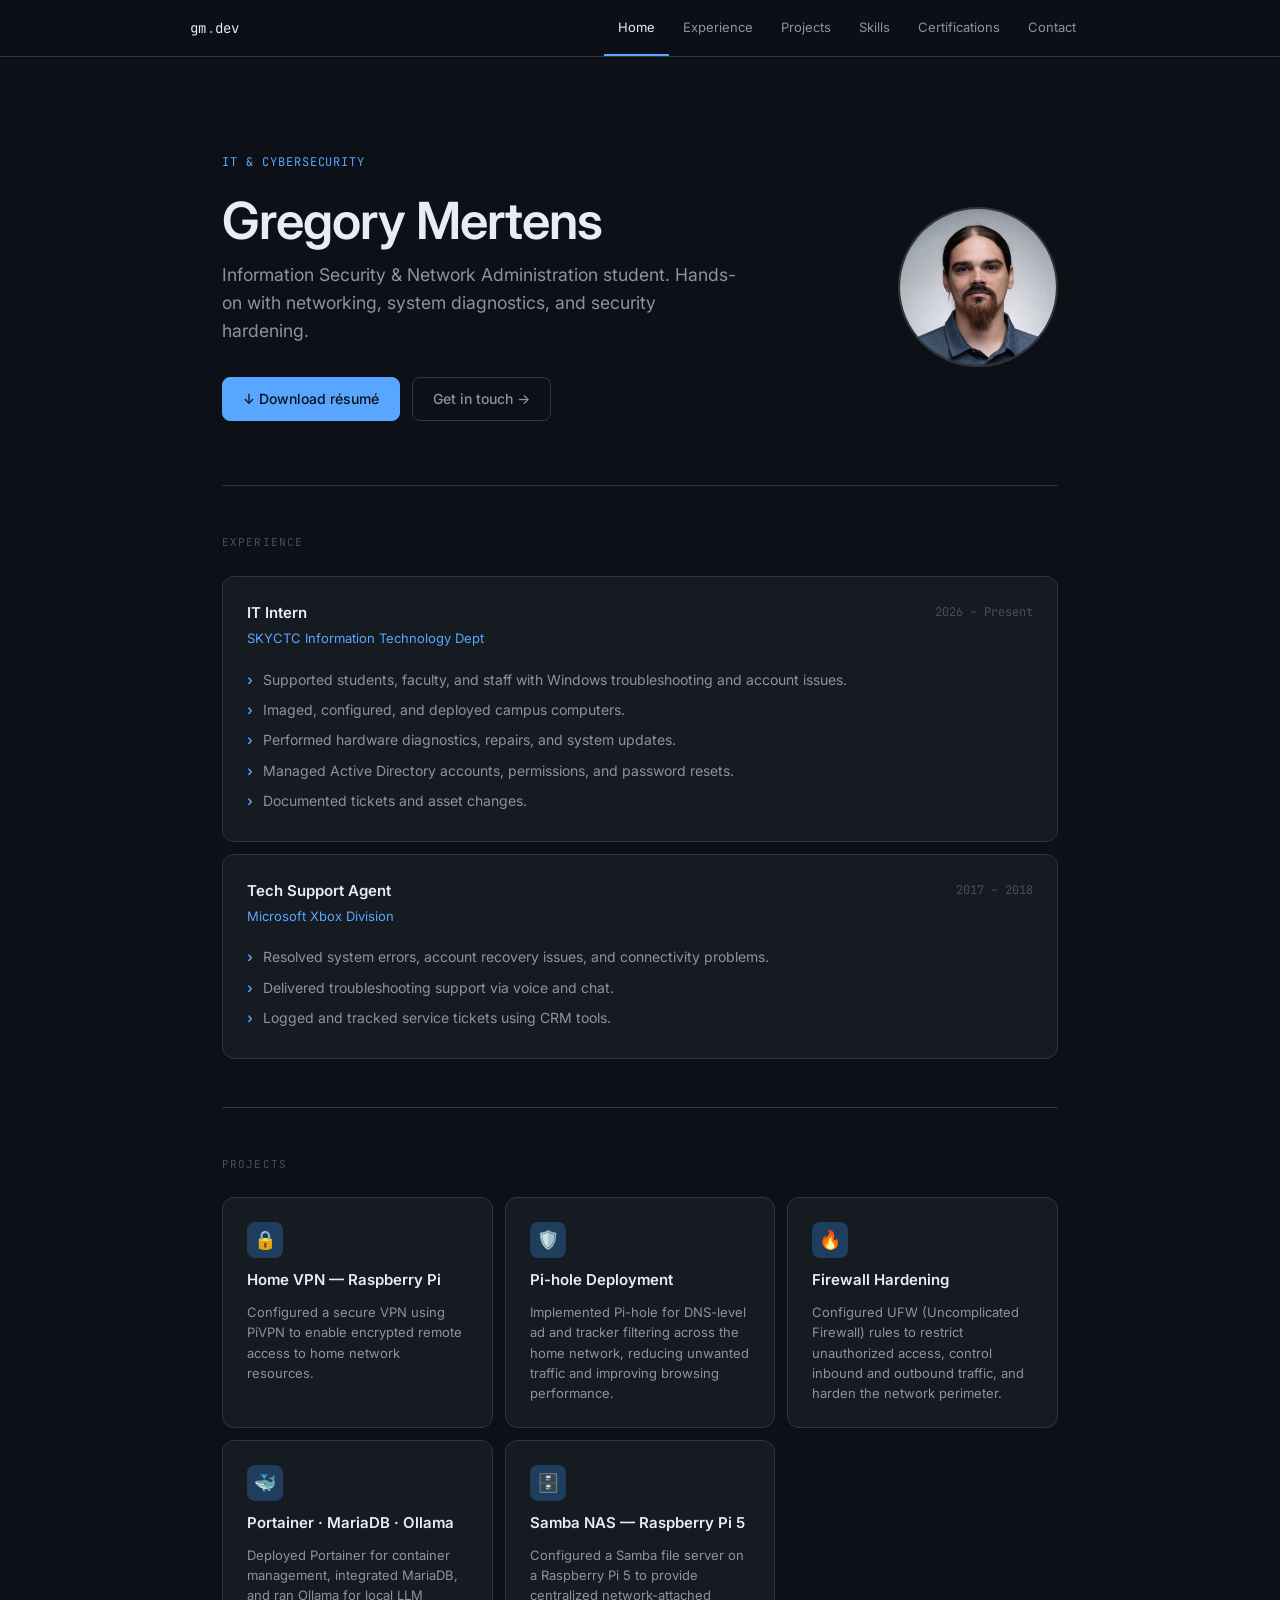
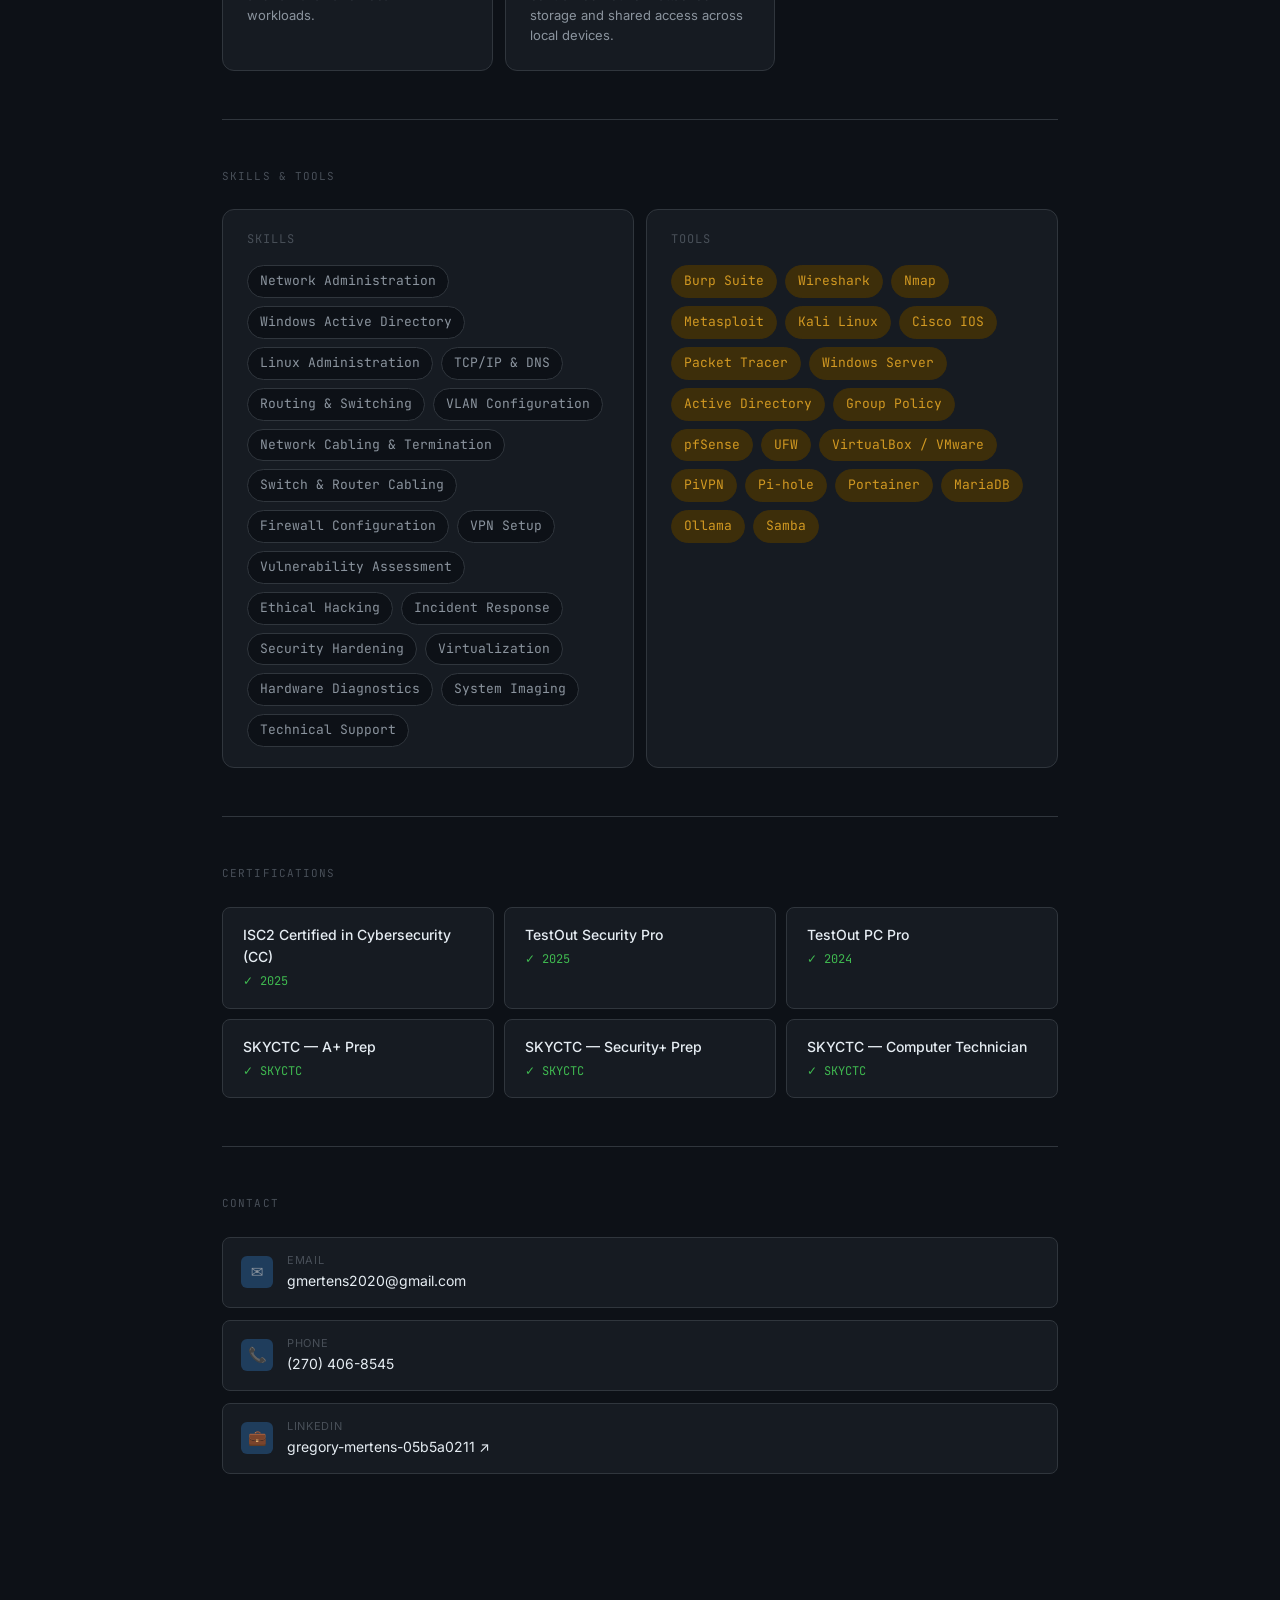
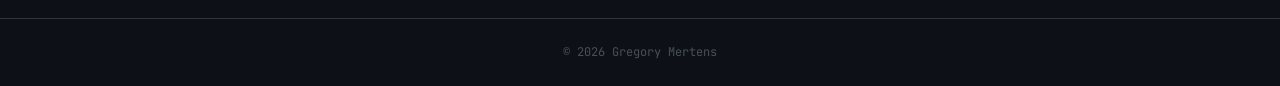
==== index.html @ b2e119cf "Add files via upload" ====
<!DOCTYPE html>
<html lang="en">
<head>
<meta charset="UTF-8">
<meta name="viewport" content="width=device-width, initial-scale=1.0">
<title>Gregory Mertens | IT & Cybersecurity</title>
<link rel="preconnect" href="https://fonts.googleapis.com">
<link rel="preconnect" href="https://fonts.gstatic.com" crossorigin>
<link href="https://fonts.googleapis.com/css2?family=Inter:wght@400;500;600&family=JetBrains+Mono:wght@400;500&display=swap" rel="stylesheet">
<style>
  html { scroll-behavior: smooth; }
  *, *::before, *::after { box-sizing: border-box; margin: 0; padding: 0; }

  :root {
    --bg: #0d1117;
    --bg-card: #161b22;
    --bg-card-hover: #1c2330;
    --border: #30363d;
    --border-accent: #58a6ff;
    --text-primary: #e6edf3;
    --text-secondary: #8b949e;
    --text-muted: #484f58;
    --accent: #58a6ff;
    --accent-dim: #1f3d5c;
    --green: #3fb950;
    --green-dim: #1a3a24;
    --amber: #d29922;
    --amber-dim: #3d2e0a;
    --font: 'Inter', system-ui, sans-serif;
    --mono: 'JetBrains Mono', monospace;
    --radius: 8px;
    --radius-lg: 12px;
  }

  body {
    font-family: var(--font);
    background: var(--bg);
    color: var(--text-primary);
    min-height: 100vh;
    line-height: 1.6;
    font-size: 15px;
  }

  a { color: var(--accent); text-decoration: none; }
  a:hover { text-decoration: underline; }

  /* NAV */
  nav {
    position: sticky;
    top: 0;
    z-index: 100;
    background: rgba(13,17,23,0.85);
    backdrop-filter: blur(12px);
    border-bottom: 1px solid var(--border);
    padding: 0 2rem;
  }
  .nav-inner {
    max-width: 900px;
    margin: 0 auto;
    display: flex;
    align-items: center;
    justify-content: space-between;
    height: 56px;
  }
  .nav-logo {
    font-family: var(--mono);
    font-size: 14px;
    color: var(--text-primary);
    letter-spacing: 0.02em;
  }
  .nav-logo span { color: var(--accent); }
  .nav-links { display: flex; gap: 0; }
  .nav-links a {
    font-size: 13px;
    color: var(--text-secondary);
    padding: 0 14px;
    height: 56px;
    display: flex;
    align-items: center;
    border-bottom: 2px solid transparent;
    transition: color 0.15s, border-color 0.15s;
  }
  .nav-links a:hover { color: var(--text-primary); text-decoration: none; }
  .nav-links a.active { color: var(--text-primary); border-bottom-color: var(--accent); }

  /* LAYOUT */
  main {
    max-width: 900px;
    margin: 0 auto;
    padding: 4rem 2rem 6rem;
  }

  /* HERO */
  .hero { padding-bottom: 4rem; border-bottom: 1px solid var(--border); }
  .hero-inner {
    display: flex;
    align-items: center;
    justify-content: space-between;
    gap: 2.5rem;
  }
  .hero-text { flex: 1; min-width: 0; }
  .hero-photo {
    flex-shrink: 0;
    width: 160px;
    height: 160px;
    border-radius: 50%;
    object-fit: cover;
    object-position: center center;
    border: 2px solid var(--border);
    filter: grayscale(20%);
  }
  @media (max-width: 540px) {
    .hero-inner { flex-direction: column-reverse; align-items: flex-start; gap: 1.5rem; }
    .hero-photo { width: 100px; height: 100px; }
  }
  .hero-tag {
    font-family: var(--mono);
    font-size: 12px;
    color: var(--accent);
    letter-spacing: 0.08em;
    text-transform: uppercase;
    margin-bottom: 1.25rem;
  }
  .hero h1 {
    font-size: clamp(2.2rem, 5vw, 3.2rem);
    font-weight: 600;
    line-height: 1.1;
    letter-spacing: -0.02em;
    color: var(--text-primary);
    margin-bottom: 0.75rem;
  }
  .hero-sub {
    font-size: 1.1rem;
    color: var(--text-secondary);
    max-width: 520px;
    margin-bottom: 2rem;
  }
  .hero-actions { display: flex; gap: 12px; flex-wrap: wrap; }
  .btn {
    display: inline-flex;
    align-items: center;
    gap: 8px;
    padding: 10px 20px;
    border-radius: var(--radius);
    font-size: 14px;
    font-weight: 500;
    cursor: pointer;
    transition: all 0.15s;
    text-decoration: none;
  }
  .btn-primary {
    background: var(--accent);
    color: #0d1117;
    border: 1px solid var(--accent);
  }
  .btn-primary:hover { background: #79beff; border-color: #79beff; text-decoration: none; }
  .btn-ghost {
    background: transparent;
    color: var(--text-secondary);
    border: 1px solid var(--border);
  }
  .btn-ghost:hover { background: var(--bg-card); color: var(--text-primary); border-color: var(--text-muted); text-decoration: none; }

  /* SKILLS STRIP */
  .skills-strip {
    display: flex;
    flex-wrap: wrap;
    gap: 8px;
    margin-top: 2.5rem;
  }
  .skill-tag {
    font-family: var(--mono);
    font-size: 12px;
    padding: 4px 10px;
    border-radius: 4px;
    border: 1px solid var(--border);
    color: var(--text-secondary);
    background: var(--bg-card);
  }

  /* SECTION */
  section { padding: 3rem 0; border-bottom: 1px solid var(--border); }
  section:last-child { border-bottom: none; }
  .section-label {
    font-family: var(--mono);
    font-size: 11px;
    text-transform: uppercase;
    letter-spacing: 0.1em;
    color: var(--text-muted);
    margin-bottom: 1.5rem;
  }

  /* EXPERIENCE CARDS */
  .exp-card {
    background: var(--bg-card);
    border: 1px solid var(--border);
    border-radius: var(--radius-lg);
    padding: 1.5rem;
    margin-bottom: 12px;
    transition: border-color 0.15s, background 0.15s;
  }
  .exp-card:hover { border-color: var(--text-muted); background: var(--bg-card-hover); }
  .exp-card:last-child { margin-bottom: 0; }
  .exp-header {
    display: flex;
    align-items: flex-start;
    justify-content: space-between;
    gap: 1rem;
    margin-bottom: 1rem;
  }
  .exp-role { font-size: 15px; font-weight: 600; color: var(--text-primary); }
  .exp-org { font-size: 13px; color: var(--accent); margin-top: 3px; }
  .exp-date {
    font-family: var(--mono);
    font-size: 12px;
    color: var(--text-muted);
    white-space: nowrap;
    padding-top: 2px;
  }
  .exp-bullets { list-style: none; }
  .exp-bullets li {
    font-size: 14px;
    color: var(--text-secondary);
    padding: 4px 0;
    padding-left: 16px;
    position: relative;
  }
  .exp-bullets li::before {
    content: '›';
    position: absolute;
    left: 0;
    color: var(--accent);
    font-weight: 600;
  }

  /* PROJECT CARDS */
  .projects-grid {
    display: grid;
    grid-template-columns: repeat(auto-fit, minmax(260px, 1fr));
    gap: 12px;
  }
  .project-card {
    background: var(--bg-card);
    border: 1px solid var(--border);
    border-radius: var(--radius-lg);
    padding: 1.5rem;
    display: flex;
    flex-direction: column;
    gap: 10px;
    transition: border-color 0.15s, background 0.15s;
  }
  .project-card:hover { border-color: var(--text-muted); background: var(--bg-card-hover); }
  .project-icon {
    width: 36px;
    height: 36px;
    border-radius: 8px;
    background: var(--accent-dim);
    display: flex;
    align-items: center;
    justify-content: center;
    font-size: 18px;
  }
  .project-name { font-size: 15px; font-weight: 600; color: var(--text-primary); }
  .project-desc { font-size: 13px; color: var(--text-secondary); line-height: 1.55; }

  /* SKILLS & TOOLS */
  .skills-tools-grid {
    display: grid;
    grid-template-columns: 1fr 1fr;
    gap: 12px;
  }
  @media (max-width: 560px) { .skills-tools-grid { grid-template-columns: 1fr; } }
  .st-card {
    background: var(--bg-card);
    border: 1px solid var(--border);
    border-radius: var(--radius-lg);
    padding: 1.25rem 1.5rem;
  }
  .st-card-title {
    font-size: 12px;
    text-transform: uppercase;
    letter-spacing: 0.08em;
    color: var(--text-muted);
    font-family: var(--mono);
    margin-bottom: 1rem;
  }
  .st-tags { display: flex; flex-wrap: wrap; gap: 8px; }
  .st-tag {
    font-size: 13px;
    padding: 5px 12px;
    border-radius: 20px;
    border: 1px solid var(--border);
    color: var(--text-secondary);
    background: var(--bg);
    font-family: var(--mono);
    transition: border-color 0.15s, color 0.15s;
  }
  .st-tag:hover { border-color: var(--accent); color: var(--text-primary); }
  .st-tag.tool { border-color: var(--amber-dim); color: var(--amber); background: var(--amber-dim); }
  .st-tag.tool:hover { border-color: var(--amber); }

  /* CERT LIST */
  .cert-grid {
    display: grid;
    grid-template-columns: repeat(auto-fit, minmax(220px, 1fr));
    gap: 10px;
  }
  .cert-item {
    background: var(--bg-card);
    border: 1px solid var(--border);
    border-radius: var(--radius);
    padding: 1rem 1.25rem;
    transition: border-color 0.15s;
  }
  .cert-item:hover { border-color: var(--text-muted); }
  .cert-name { font-size: 14px; font-weight: 500; color: var(--text-primary); }
  .cert-year {
    font-family: var(--mono);
    font-size: 12px;
    color: var(--green);
    margin-top: 4px;
  }

  /* CONTACT */
  .contact-links { display: flex; flex-direction: column; gap: 12px; }
  .contact-link {
    display: flex;
    align-items: center;
    gap: 14px;
    padding: 14px 18px;
    background: var(--bg-card);
    border: 1px solid var(--border);
    border-radius: var(--radius);
    color: var(--text-secondary);
    font-size: 14px;
    transition: all 0.15s;
    text-decoration: none;
  }
  .contact-link:hover {
    background: var(--bg-card-hover);
    border-color: var(--accent);
    color: var(--text-primary);
    text-decoration: none;
  }
  .contact-icon {
    width: 32px;
    height: 32px;
    border-radius: 6px;
    background: var(--accent-dim);
    display: flex;
    align-items: center;
    justify-content: center;
    font-size: 15px;
    flex-shrink: 0;
  }
  .contact-label { font-size: 11px; color: var(--text-muted); text-transform: uppercase; letter-spacing: 0.06em; }
  .contact-value { font-size: 14px; color: var(--text-primary); margin-top: 1px; }

  /* FOOTER */
  footer {
    border-top: 1px solid var(--border);
    padding: 1.5rem 2rem;
    text-align: center;
    font-family: var(--mono);
    font-size: 12px;
    color: var(--text-muted);
  }

  @media (max-width: 640px) {
    main { padding: 2.5rem 1.25rem 4rem; }
    .nav-links a { padding: 0 10px; }
    .exp-header { flex-direction: column; gap: 4px; }
  }
</style>
</head>
<body>

<nav>
  <div class="nav-inner">
    <span class="nav-logo">gm<span>.</span>dev</span>
    <div class="nav-links">
      <a href="#home" class="active">Home</a>
      <a href="#experience">Experience</a>
      <a href="#projects">Projects</a>
      <a href="#skills">Skills</a>
      <a href="#certifications">Certifications</a>
      <a href="#contact">Contact</a>
    </div>
  </div>
</nav>

<main>

  <!-- HERO -->
  <section id="home" class="hero" style="padding-top: 2rem;">
    <div class="hero-inner">
      <div class="hero-content">
        <p class="hero-tag">IT &amp; Cybersecurity</p>
        <h1>Gregory Mertens</h1>
        <p class="hero-sub">Information Security &amp; Network Administration student. Hands-on with networking, system diagnostics, and security hardening.</p>
        <div class="hero-actions">
          <a class="btn btn-primary" href="Gregory_Mertens_Resume.pdf" download>↓ Download résumé</a>
          <a class="btn btn-ghost" href="#contact">Get in touch →</a>
        </div>

      </div>
      <img class="hero-photo" src="[data-uri]" alt="Gregory Mertens">
    </div>
  </section>

  <!-- EXPERIENCE -->
  <section id="experience">
    <p class="section-label">Experience</p>

    <div class="exp-card">
      <div class="exp-header">
        <div>
          <div class="exp-role">IT Intern</div>
          <div class="exp-org">SKYCTC Information Technology Dept</div>
        </div>
        <span class="exp-date">2026 – Present</span>
      </div>
      <ul class="exp-bullets">
        <li>Supported students, faculty, and staff with Windows troubleshooting and account issues.</li>
        <li>Imaged, configured, and deployed campus computers.</li>
        <li>Performed hardware diagnostics, repairs, and system updates.</li>
        <li>Managed Active Directory accounts, permissions, and password resets.</li>
        <li>Documented tickets and asset changes.</li>
      </ul>
    </div>

    <div class="exp-card">
      <div class="exp-header">
        <div>
          <div class="exp-role">Tech Support Agent</div>
          <div class="exp-org">Microsoft Xbox Division</div>
        </div>
        <span class="exp-date">2017 – 2018</span>
      </div>
      <ul class="exp-bullets">
        <li>Resolved system errors, account recovery issues, and connectivity problems.</li>
        <li>Delivered troubleshooting support via voice and chat.</li>
        <li>Logged and tracked service tickets using CRM tools.</li>
      </ul>
    </div>
  </section>

  <!-- PROJECTS -->
  <section id="projects">
    <p class="section-label">Projects</p>
    <div class="projects-grid">
      <div class="project-card">
        <div class="project-icon">🔒</div>
        <div class="project-name">Home VPN — Raspberry Pi</div>
        <div class="project-desc">Configured a secure VPN using PiVPN to enable encrypted remote access to home network resources.</div>
      </div>
      <div class="project-card">
        <div class="project-icon">🛡️</div>
        <div class="project-name">Pi-hole Deployment</div>
        <div class="project-desc">Implemented Pi-hole for DNS-level ad and tracker filtering across the home network, reducing unwanted traffic and improving browsing performance.</div>
      </div>
      <div class="project-card">
        <div class="project-icon">🔥</div>
        <div class="project-name">Firewall Hardening</div>
        <div class="project-desc">Configured UFW (Uncomplicated Firewall) rules to restrict unauthorized access, control inbound and outbound traffic, and harden the network perimeter.</div>
      </div>
      <div class="project-card">
        <div class="project-icon">🐳</div>
        <div class="project-name">Portainer · MariaDB · Ollama</div>
        <div class="project-desc">Deployed Portainer for container management, integrated MariaDB, and ran Ollama for local LLM workloads.</div>
      </div>
      <div class="project-card">
        <div class="project-icon">🗄️</div>
        <div class="project-name">Samba NAS — Raspberry Pi 5</div>
        <div class="project-desc">Configured a Samba file server on a Raspberry Pi 5 to provide centralized network-attached storage and shared access across local devices.</div>
      </div>
    </div>
  </section>

  <!-- SKILLS & TOOLS -->
  <section id="skills">
    <p class="section-label">Skills & Tools</p>
    <div class="skills-tools-grid">
      <div class="st-card">
        <div class="st-card-title">Skills</div>
        <div class="st-tags">
          <span class="st-tag">Network Administration</span>
          <span class="st-tag">Windows Active Directory</span>
          <span class="st-tag">Linux Administration</span>
          <span class="st-tag">TCP/IP & DNS</span>
          <span class="st-tag">Routing & Switching</span>
          <span class="st-tag">VLAN Configuration</span>
          <span class="st-tag">Network Cabling & Termination</span>
          <span class="st-tag">Switch & Router Cabling</span>
          <span class="st-tag">Firewall Configuration</span>
          <span class="st-tag">VPN Setup</span>
          <span class="st-tag">Vulnerability Assessment</span>
          <span class="st-tag">Ethical Hacking</span>
          <span class="st-tag">Incident Response</span>
          <span class="st-tag">Security Hardening</span>
          <span class="st-tag">Virtualization</span>
          <span class="st-tag">Hardware Diagnostics</span>
          <span class="st-tag">System Imaging</span>
          <span class="st-tag">Technical Support</span>
        </div>
      </div>
      <div class="st-card">
        <div class="st-card-title">Tools</div>
        <div class="st-tags">
          <span class="st-tag tool">Burp Suite</span>
          <span class="st-tag tool">Wireshark</span>
          <span class="st-tag tool">Nmap</span>
          <span class="st-tag tool">Metasploit</span>
          <span class="st-tag tool">Kali Linux</span>
          <span class="st-tag tool">Cisco IOS</span>
          <span class="st-tag tool">Packet Tracer</span>
          <span class="st-tag tool">Windows Server</span>
          <span class="st-tag tool">Active Directory</span>
          <span class="st-tag tool">Group Policy</span>
          <span class="st-tag tool">pfSense</span>
          <span class="st-tag tool">UFW</span>
          <span class="st-tag tool">VirtualBox / VMware</span>
          <span class="st-tag tool">PiVPN</span>
          <span class="st-tag tool">Pi-hole</span>
          <span class="st-tag tool">Portainer</span>
          <span class="st-tag tool">MariaDB</span>
          <span class="st-tag tool">Ollama</span>
          <span class="st-tag tool">Samba</span>
        </div>
      </div>
    </div>
  </section>

  <!-- CERTIFICATIONS -->
  <section id="certifications">
    <p class="section-label">Certifications</p>
    <div class="cert-grid">
      <div class="cert-item">
        <div class="cert-name">ISC2 Certified in Cybersecurity (CC)</div>
        <div class="cert-year">✓ 2025</div>
      </div>
      <div class="cert-item">
        <div class="cert-name">TestOut Security Pro</div>
        <div class="cert-year">✓ 2025</div>
      </div>
      <div class="cert-item">
        <div class="cert-name">TestOut PC Pro</div>
        <div class="cert-year">✓ 2024</div>
      </div>
      <div class="cert-item">
        <div class="cert-name">SKYCTC — A+ Prep</div>
        <div class="cert-year">✓ SKYCTC</div>
      </div>
      <div class="cert-item">
        <div class="cert-name">SKYCTC — Security+ Prep</div>
        <div class="cert-year">✓ SKYCTC</div>
      </div>
      <div class="cert-item">
        <div class="cert-name">SKYCTC — Computer Technician</div>
        <div class="cert-year">✓ SKYCTC</div>
      </div>
    </div>
  </section>

  <!-- CONTACT -->
  <section id="contact">
    <p class="section-label">Contact</p>
    <div class="contact-links">
      <a class="contact-link" href="mailto:gmertens2020@gmail.com">
        <div class="contact-icon">✉️</div>
        <div>
          <div class="contact-label">Email</div>
          <div class="contact-value">gmertens2020@gmail.com</div>
        </div>
      </a>
      <a class="contact-link" href="tel:+12704068545">
        <div class="contact-icon">📞</div>
        <div>
          <div class="contact-label">Phone</div>
          <div class="contact-value">(270) 406-8545</div>
        </div>
      </a>
      <a class="contact-link" href="https://www.linkedin.com/in/gregory-mertens-05b5a0211" target="_blank" rel="noopener">
        <div class="contact-icon">💼</div>
        <div>
          <div class="contact-label">LinkedIn</div>
          <div class="contact-value">gregory-mertens-05b5a0211 ↗</div>
        </div>
      </a>
    </div>
  </section>

</main>

<footer>© 2026 Gregory Mertens</footer>

<script>
  const sections = document.querySelectorAll('section[id]');
  const navLinks = document.querySelectorAll('.nav-links a');
  const observer = new IntersectionObserver(entries => {
    entries.forEach(entry => {
      if (entry.isIntersecting) {
        navLinks.forEach(a => a.classList.remove('active'));
        const active = document.querySelector(`.nav-links a[href="#${entry.target.id}"]`);
        if (active) active.classList.add('active');
      }
    });
  }, { rootMargin: '-40% 0px -55% 0px' });
  sections.forEach(s => observer.observe(s));
</script>
</body>
</html>
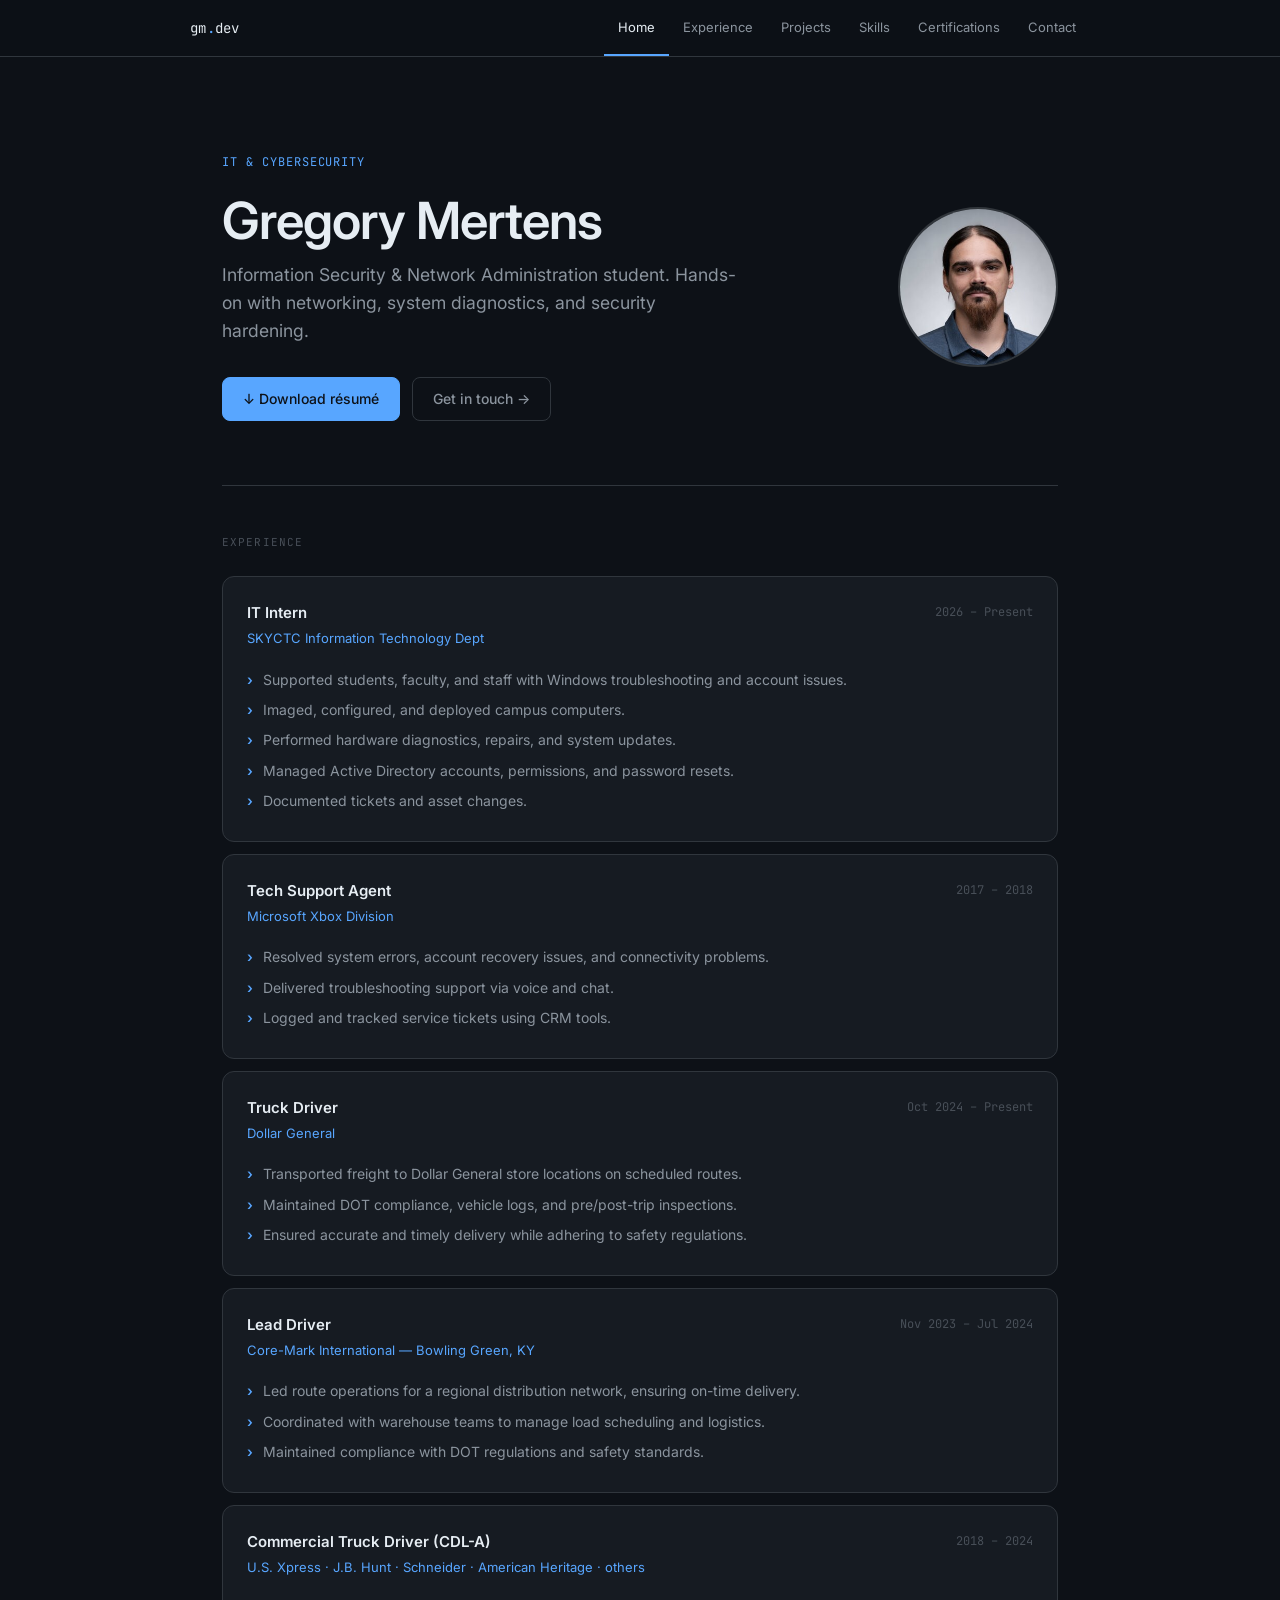
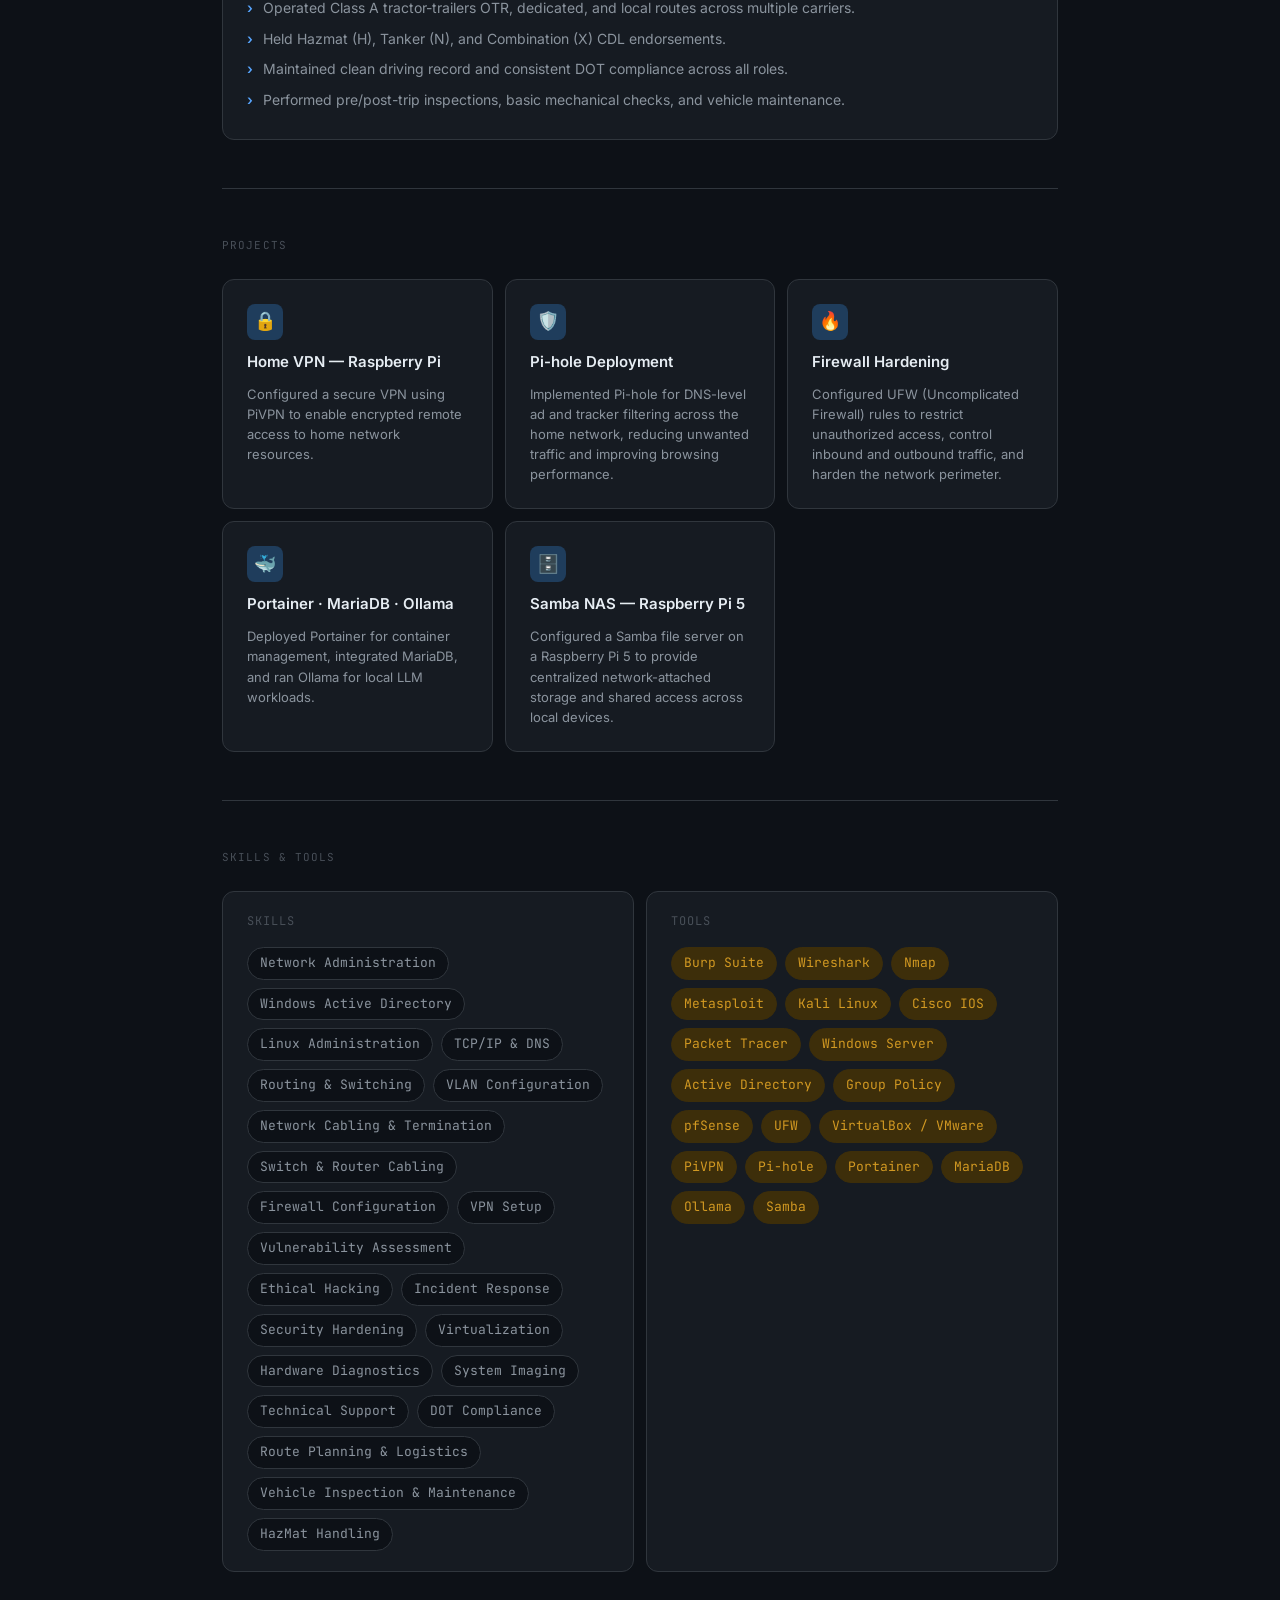
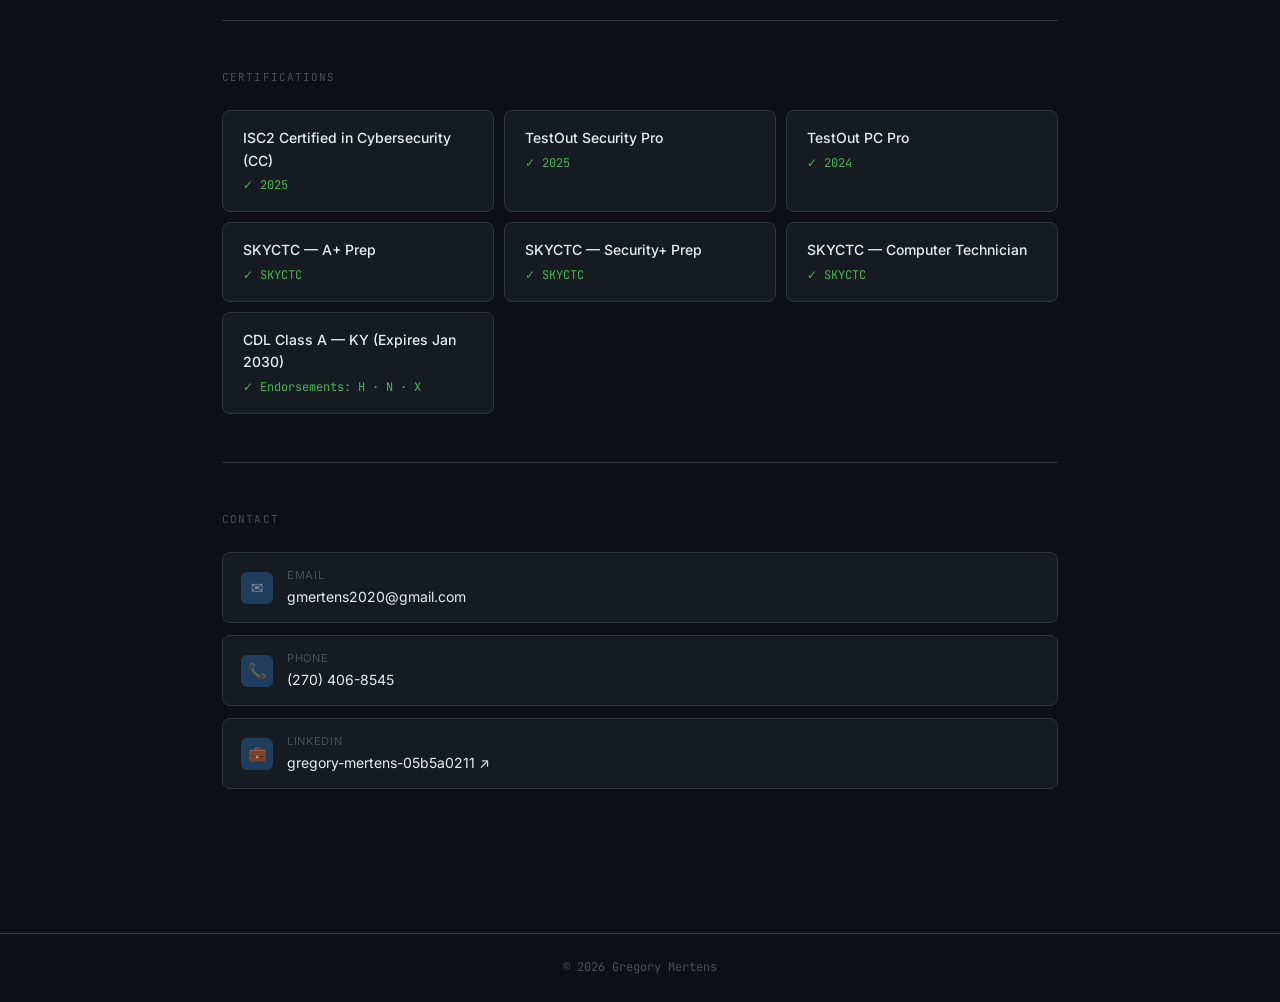
==== commit 4452f5bd: "Update résumé link and add driving experience Updated résumé link to PDF format and added new experi" ====
--- a/index.html
+++ b/index.html
@@ -441,6 +441,52 @@
         <li>Resolved system errors, account recovery issues, and connectivity problems.</li>
         <li>Delivered troubleshooting support via voice and chat.</li>
         <li>Logged and tracked service tickets using CRM tools.</li>
+      </ul>
+    </div>
+
+    <div class="exp-card">
+      <div class="exp-header">
+        <div>
+          <div class="exp-role">Truck Driver</div>
+          <div class="exp-org">Dollar General</div>
+        </div>
+        <span class="exp-date">Oct 2024 – Present</span>
+      </div>
+      <ul class="exp-bullets">
+        <li>Transported freight to Dollar General store locations on scheduled routes.</li>
+        <li>Maintained DOT compliance, vehicle logs, and pre/post-trip inspections.</li>
+        <li>Ensured accurate and timely delivery while adhering to safety regulations.</li>
+      </ul>
+    </div>
+
+    <div class="exp-card">
+      <div class="exp-header">
+        <div>
+          <div class="exp-role">Lead Driver</div>
+          <div class="exp-org">Core-Mark International — Bowling Green, KY</div>
+        </div>
+        <span class="exp-date">Nov 2023 – Jul 2024</span>
+      </div>
+      <ul class="exp-bullets">
+        <li>Led route operations for a regional distribution network, ensuring on-time delivery.</li>
+        <li>Coordinated with warehouse teams to manage load scheduling and logistics.</li>
+        <li>Maintained compliance with DOT regulations and safety standards.</li>
+      </ul>
+    </div>
+
+    <div class="exp-card">
+      <div class="exp-header">
+        <div>
+          <div class="exp-role">Commercial Truck Driver (CDL-A)</div>
+          <div class="exp-org">U.S. Xpress · J.B. Hunt · Schneider · American Heritage · others</div>
+        </div>
+        <span class="exp-date">2018 – 2024</span>
+      </div>
+      <ul class="exp-bullets">
+        <li>Operated Class A tractor-trailers OTR, dedicated, and local routes across multiple carriers.</li>
+        <li>Held Hazmat (H), Tanker (N), and Combination (X) CDL endorsements.</li>
+        <li>Maintained clean driving record and consistent DOT compliance across all roles.</li>
+        <li>Performed pre/post-trip inspections, basic mechanical checks, and vehicle maintenance.</li>
       </ul>
     </div>
   </section>
@@ -502,6 +548,10 @@
           <span class="st-tag">Hardware Diagnostics</span>
           <span class="st-tag">System Imaging</span>
           <span class="st-tag">Technical Support</span>
+          <span class="st-tag">DOT Compliance</span>
+          <span class="st-tag">Route Planning & Logistics</span>
+          <span class="st-tag">Vehicle Inspection & Maintenance</span>
+          <span class="st-tag">HazMat Handling</span>
         </div>
       </div>
       <div class="st-card">
@@ -559,6 +609,10 @@
         <div class="cert-name">SKYCTC — Computer Technician</div>
         <div class="cert-year">✓ SKYCTC</div>
       </div>
+      <div class="cert-item">
+        <div class="cert-name">CDL Class A — KY (Expires Jan 2030)</div>
+        <div class="cert-year">✓ Endorsements: H · N · X</div>
+      </div>
     </div>
   </section>
 
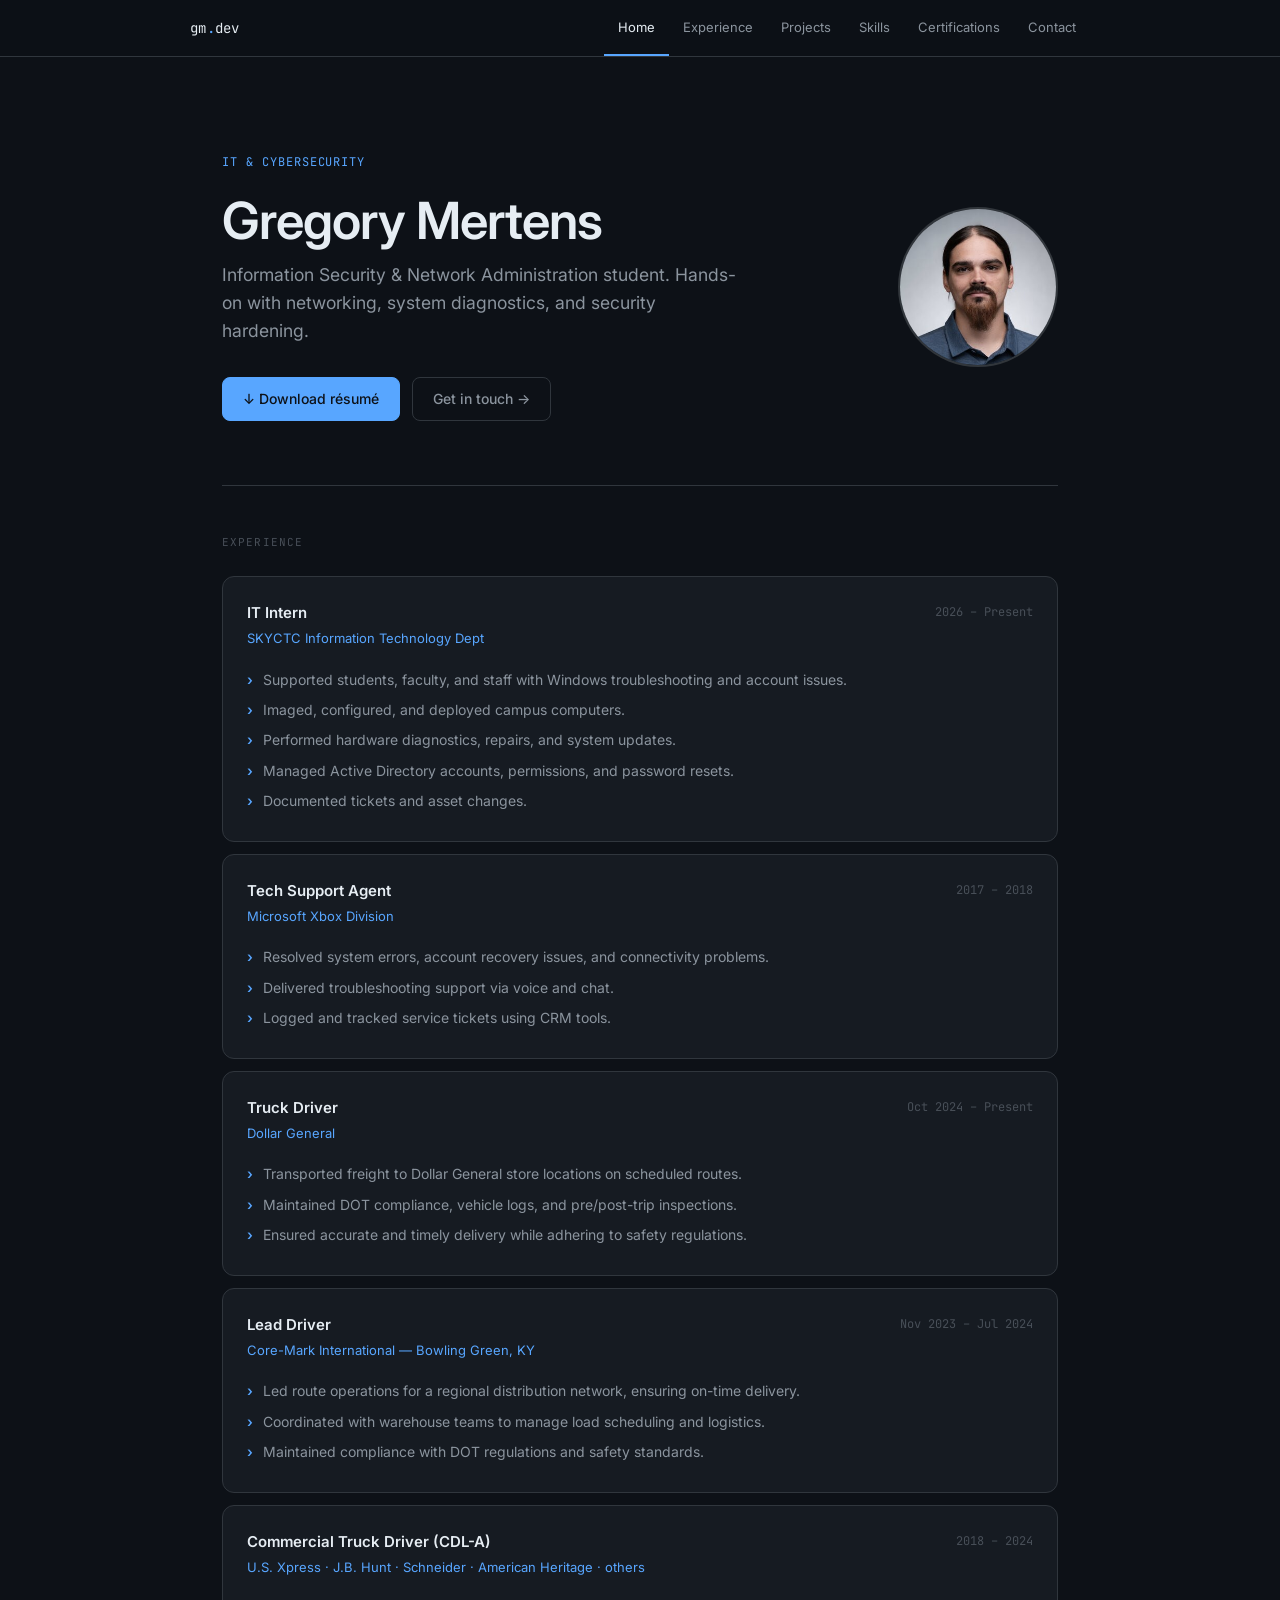
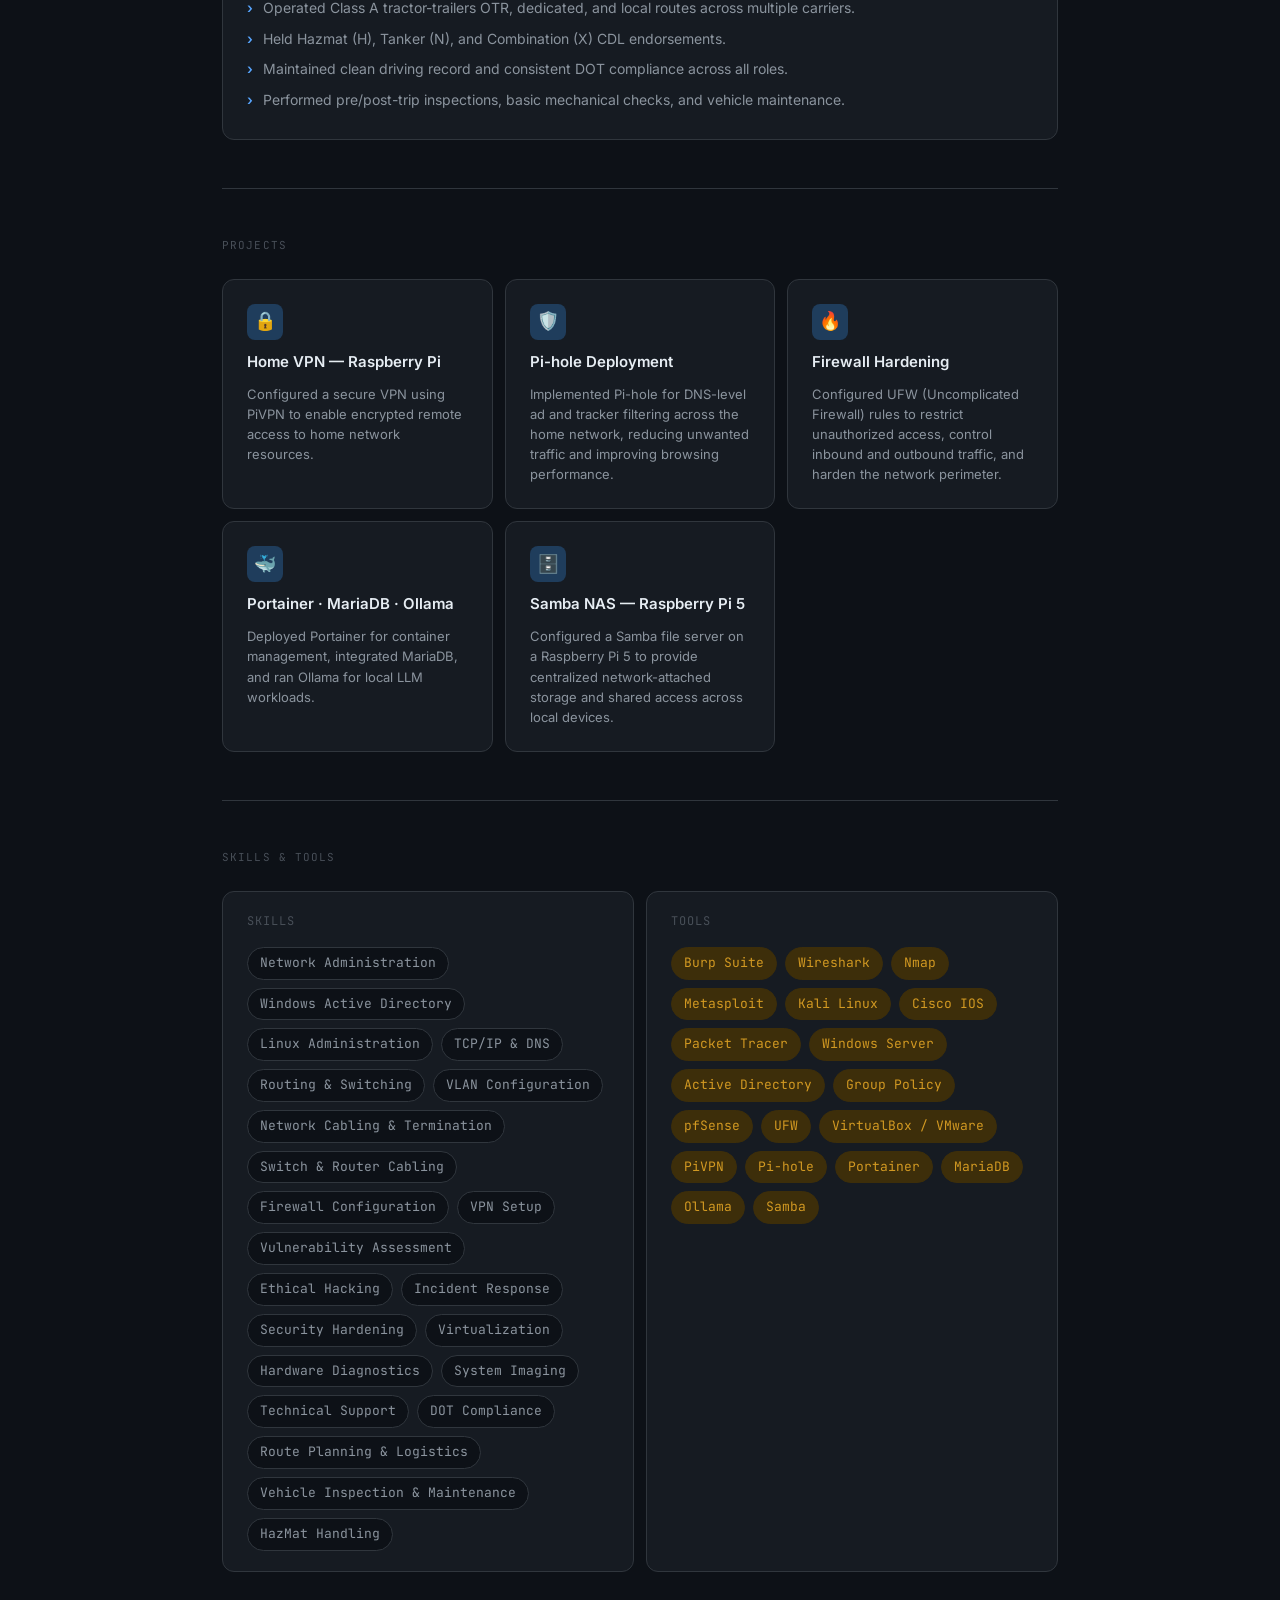
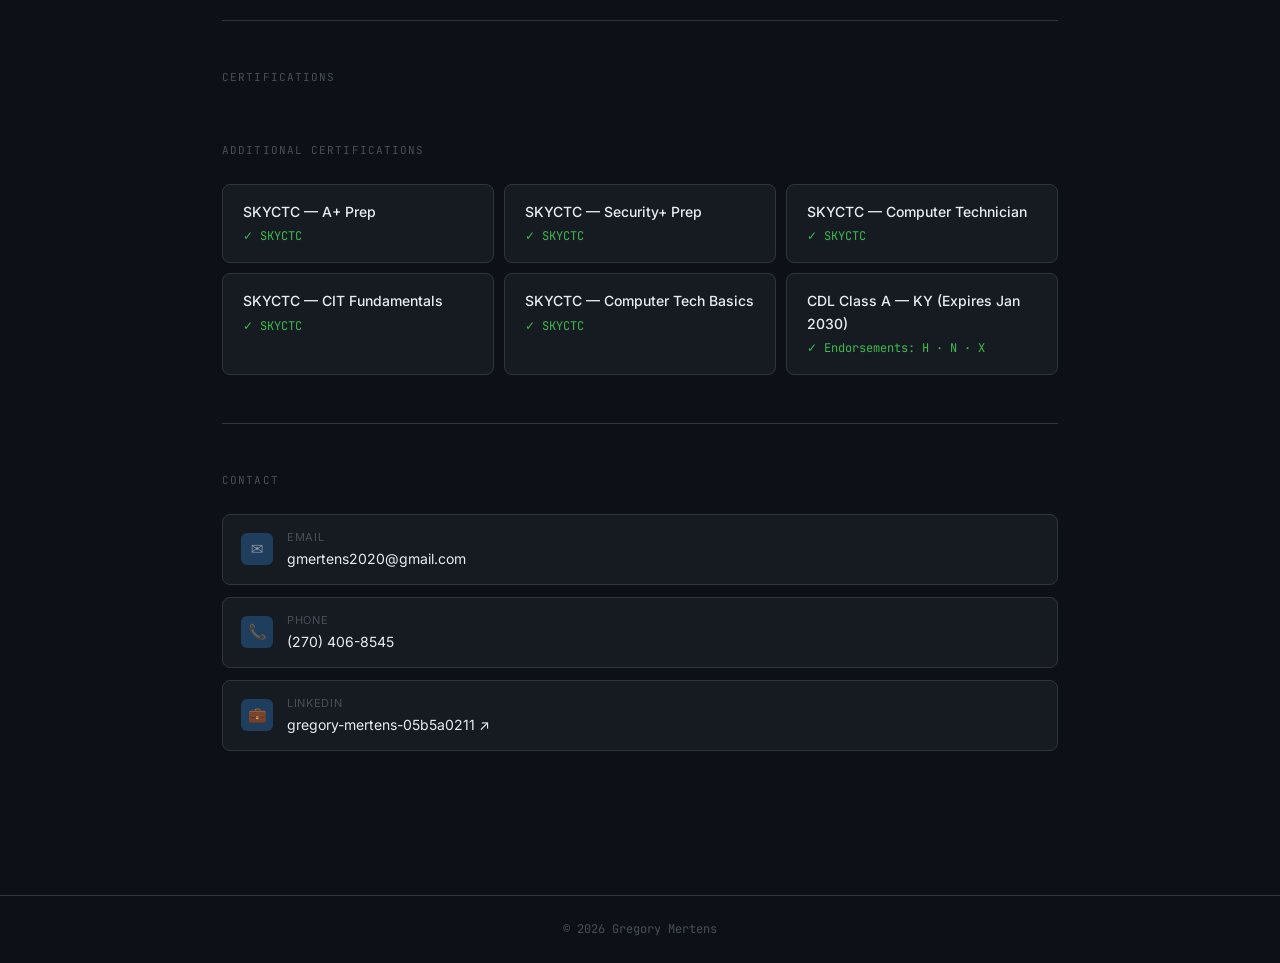
==== commit 7bfc4a5a: "Add files via upload" ====
--- a/index.html
+++ b/index.html
@@ -298,6 +298,15 @@
   .st-tag:hover { border-color: var(--accent); color: var(--text-primary); }
   .st-tag.tool { border-color: var(--amber-dim); color: var(--amber); background: var(--amber-dim); }
   .st-tag.tool:hover { border-color: var(--amber); }
+
+  /* CREDLY BADGES */
+  .credly-badges {
+    display: flex;
+    flex-wrap: wrap;
+    gap: 16px;
+    align-items: flex-start;
+    margin-bottom: 0.5rem;
+  }
 
   /* CERT LIST */
   .cert-grid {
@@ -584,19 +593,17 @@
   <!-- CERTIFICATIONS -->
   <section id="certifications">
     <p class="section-label">Certifications</p>
+
+    <div class="credly-badges">
+      <div data-iframe-width="150" data-iframe-height="270" data-share-badge-id="242c6f23-62e1-4388-8e1b-6dd87032cd25" data-share-badge-host="https://www.credly.com"></div>
+      <div data-iframe-width="150" data-iframe-height="270" data-share-badge-id="0be25734-ba17-4979-aff5-e43ae56f312e" data-share-badge-host="https://www.credly.com"></div>
+      <div data-iframe-width="150" data-iframe-height="270" data-share-badge-id="4d1ff5d2-d94f-4784-8f7a-b1b9dda73063" data-share-badge-host="https://www.credly.com"></div>
+      <div data-iframe-width="150" data-iframe-height="270" data-share-badge-id="2d3ce362-b720-4161-929c-482359e5672b" data-share-badge-host="https://www.credly.com"></div>
+    </div>
+    <script type="text/javascript" async src="//cdn.credly.com/assets/utilities/embed.js"></script>
+
+    <p class="section-label" style="margin-top: 2rem;">Additional Certifications</p>
     <div class="cert-grid">
-      <div class="cert-item">
-        <div class="cert-name">ISC2 Certified in Cybersecurity (CC)</div>
-        <div class="cert-year">✓ 2025</div>
-      </div>
-      <div class="cert-item">
-        <div class="cert-name">TestOut Security Pro</div>
-        <div class="cert-year">✓ 2025</div>
-      </div>
-      <div class="cert-item">
-        <div class="cert-name">TestOut PC Pro</div>
-        <div class="cert-year">✓ 2024</div>
-      </div>
       <div class="cert-item">
         <div class="cert-name">SKYCTC — A+ Prep</div>
         <div class="cert-year">✓ SKYCTC</div>
@@ -607,6 +614,14 @@
       </div>
       <div class="cert-item">
         <div class="cert-name">SKYCTC — Computer Technician</div>
+        <div class="cert-year">✓ SKYCTC</div>
+      </div>
+      <div class="cert-item">
+        <div class="cert-name">SKYCTC — CIT Fundamentals</div>
+        <div class="cert-year">✓ SKYCTC</div>
+      </div>
+      <div class="cert-item">
+        <div class="cert-name">SKYCTC — Computer Tech Basics</div>
         <div class="cert-year">✓ SKYCTC</div>
       </div>
       <div class="cert-item">
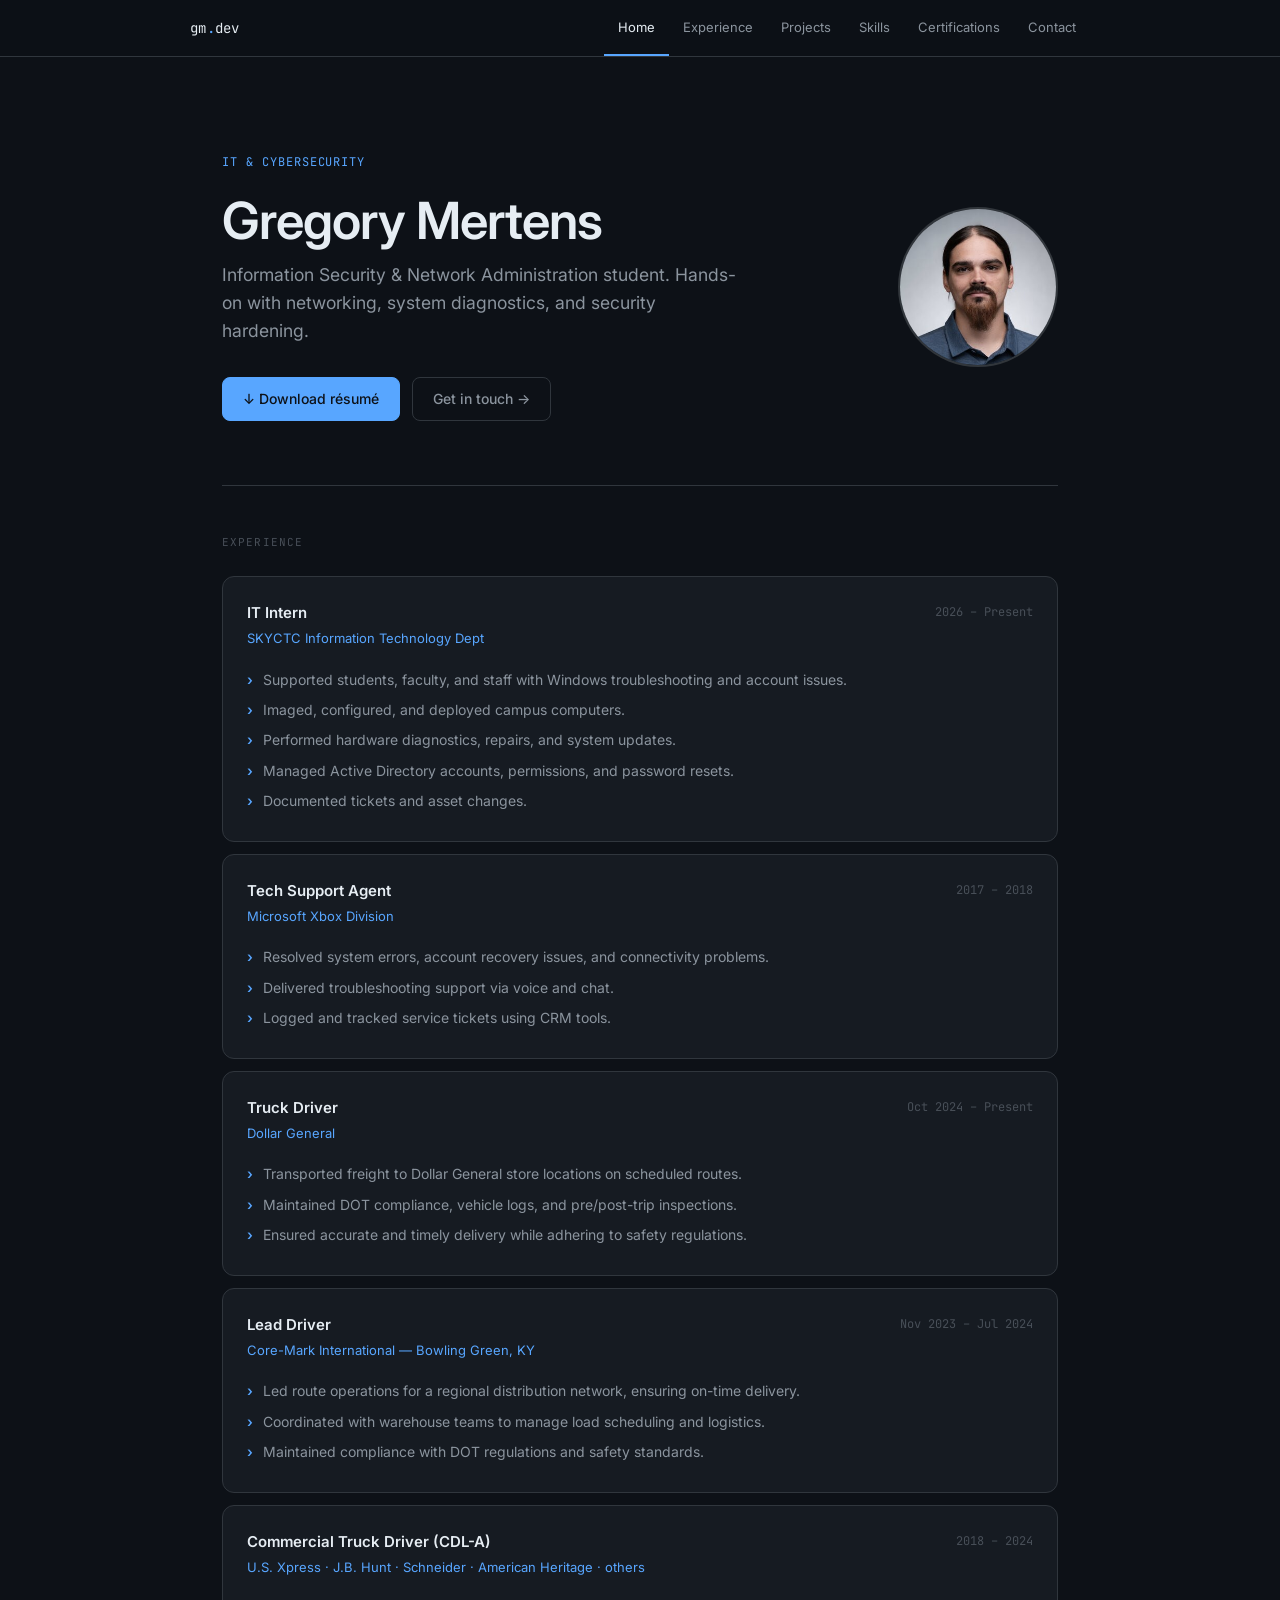
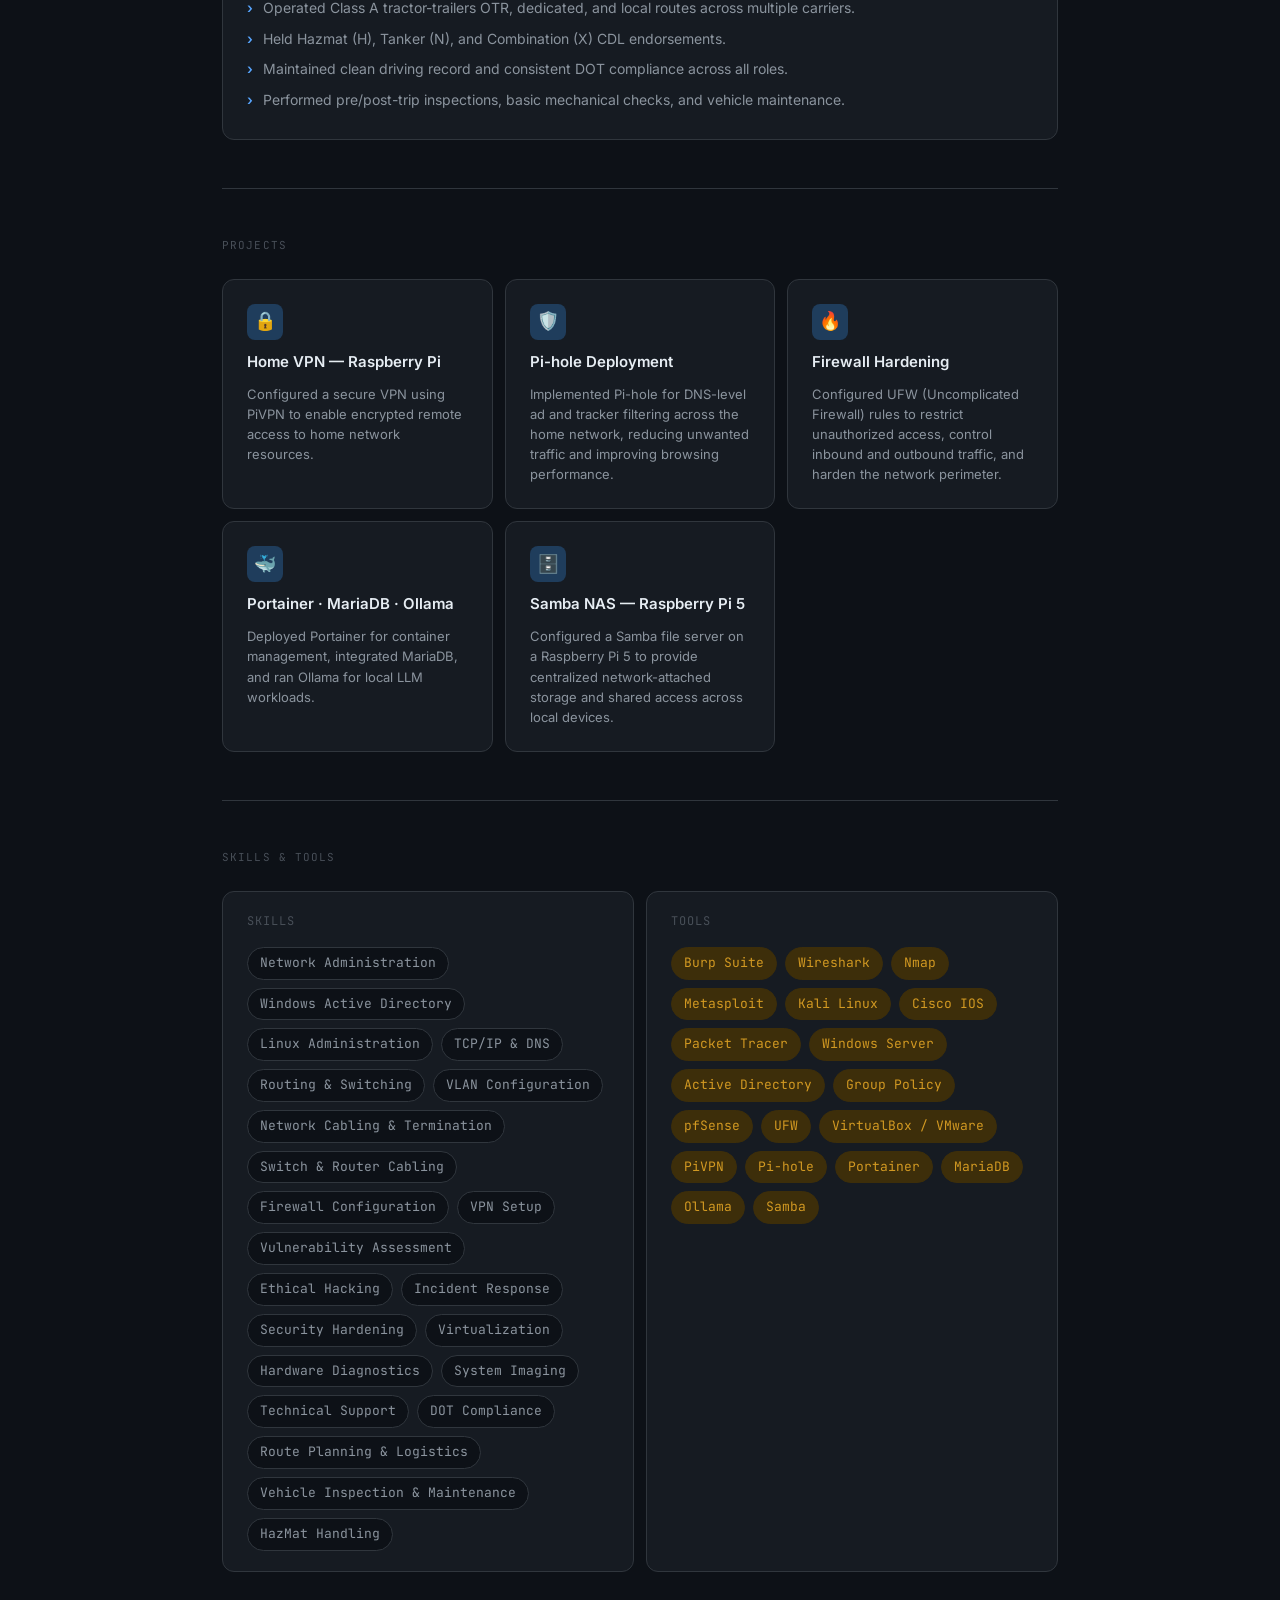
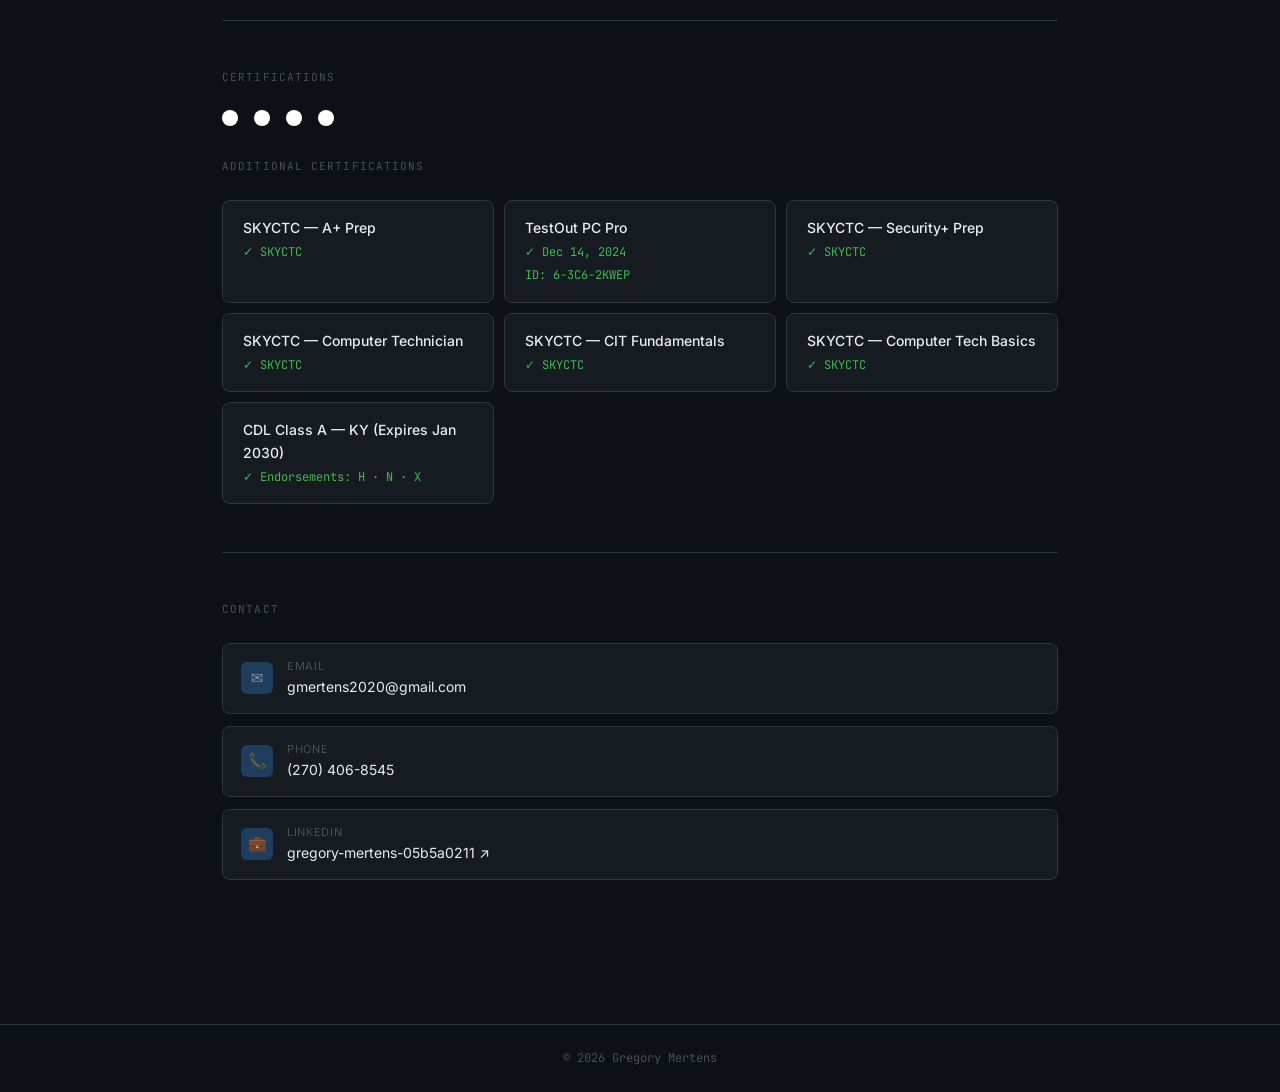
==== commit 1406afbb: "Add files via upload" ====
--- a/index.html
+++ b/index.html
@@ -306,6 +306,11 @@
     gap: 16px;
     align-items: flex-start;
     margin-bottom: 0.5rem;
+  }
+  .credly-badges > div {
+    background: #ffffff;
+    border-radius: var(--radius);
+    padding: 8px;
   }
 
   /* CERT LIST */
@@ -609,6 +614,11 @@
         <div class="cert-year">✓ SKYCTC</div>
       </div>
       <div class="cert-item">
+        <div class="cert-name">TestOut PC Pro</div>
+        <div class="cert-year">✓ Dec 14, 2024</div>
+        <div class="cert-year">ID: 6-3C6-2KWEP</div>
+      </div>
+      <div class="cert-item">
         <div class="cert-name">SKYCTC — Security+ Prep</div>
         <div class="cert-year">✓ SKYCTC</div>
       </div>
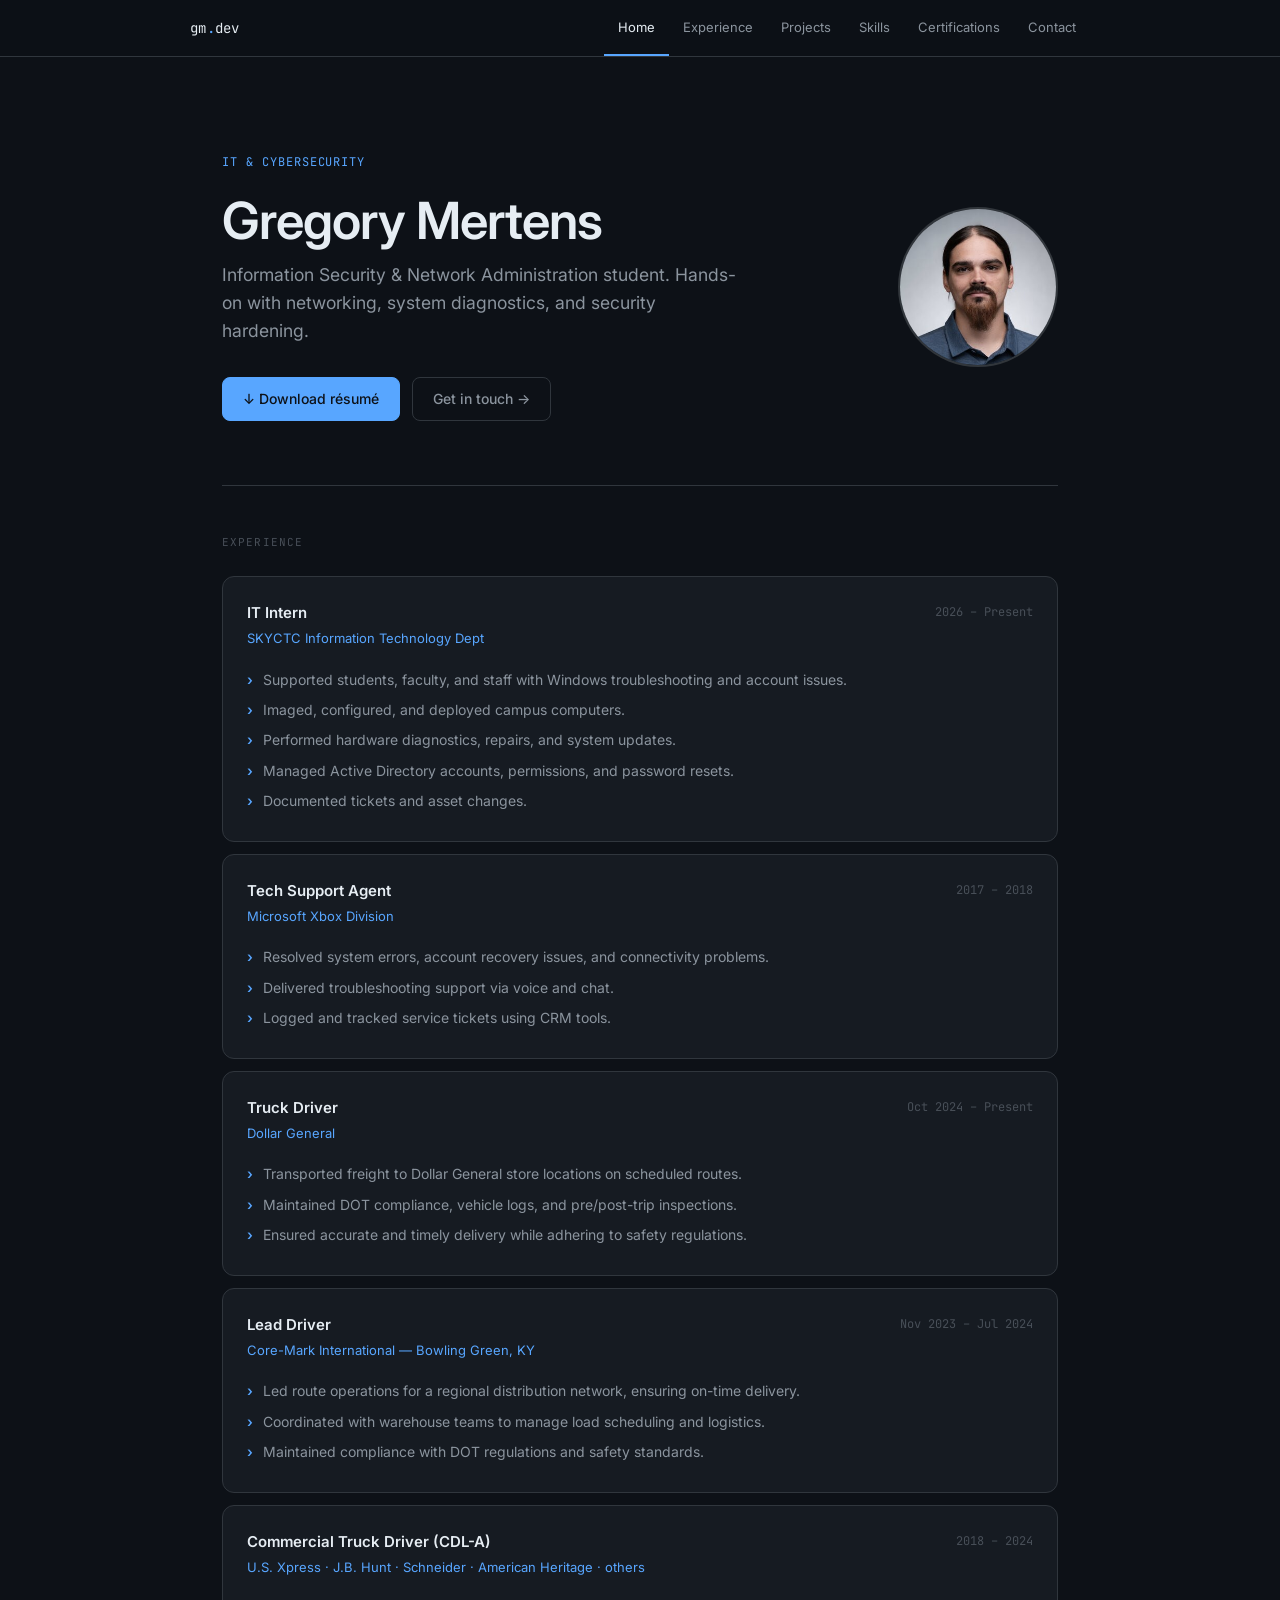
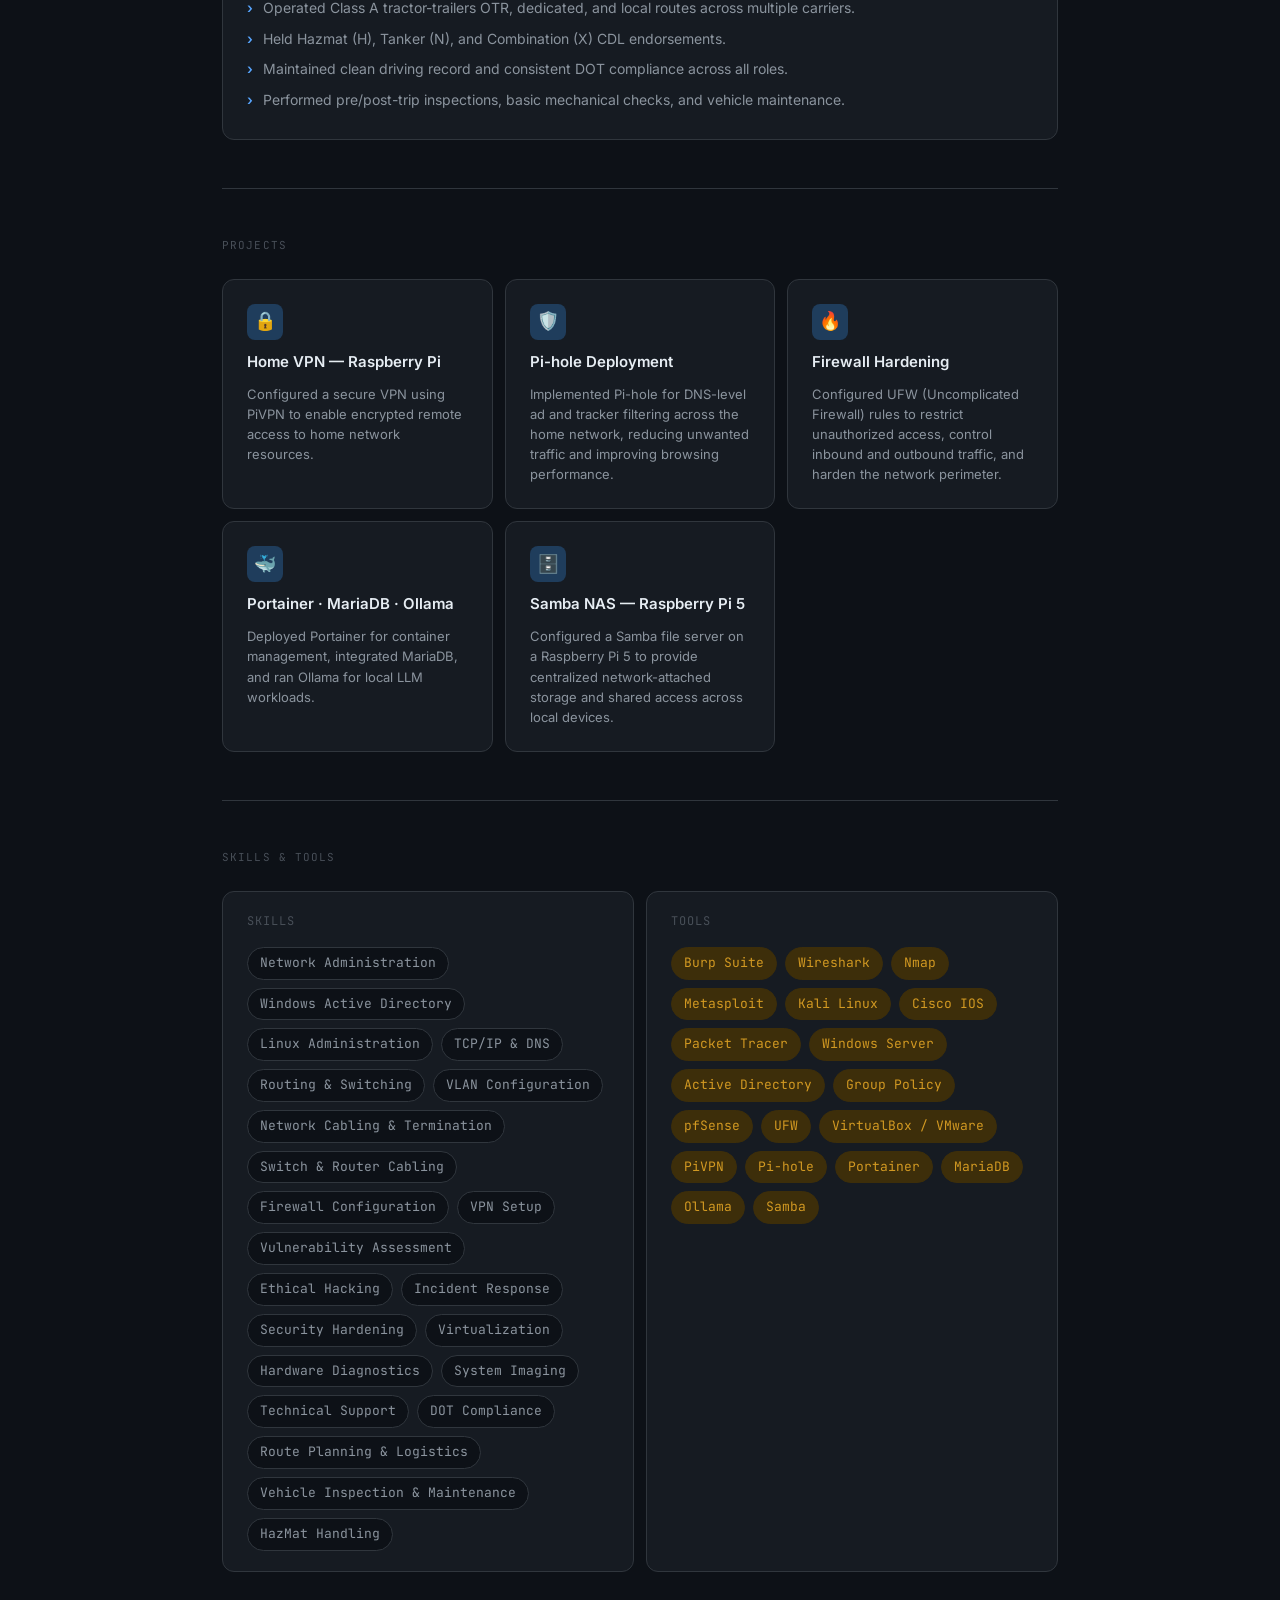
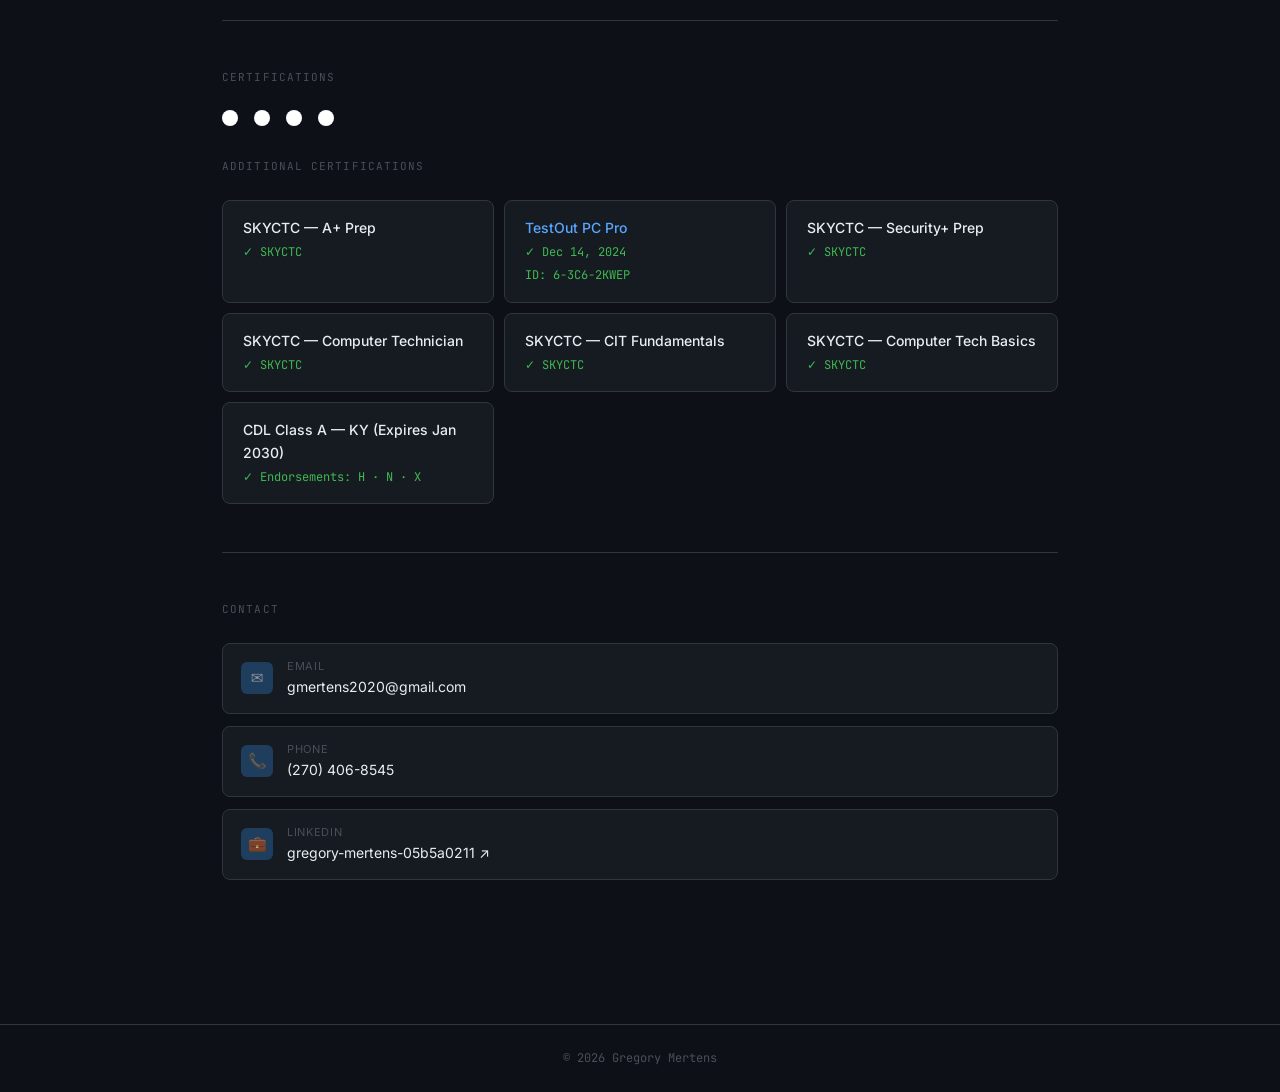
==== commit 3fdab4e1: "Add files via upload" ====
--- a/index.html
+++ b/index.html
@@ -311,6 +311,11 @@
     background: #ffffff;
     border-radius: var(--radius);
     padding: 8px;
+  }
+  .credly-badges iframe {
+    background: #ffffff !important;
+    border-radius: var(--radius);
+    display: block;
   }
 
   /* CERT LIST */
@@ -614,7 +619,7 @@
         <div class="cert-year">✓ SKYCTC</div>
       </div>
       <div class="cert-item">
-        <div class="cert-name">TestOut PC Pro</div>
+        <div class="cert-name"><a href="GREGORY MERTENS TestOut PC Pro Certification.pdf" target="_blank" rel="noopener" style="color: var(--accent);">TestOut PC Pro</a></div>
         <div class="cert-year">✓ Dec 14, 2024</div>
         <div class="cert-year">ID: 6-3C6-2KWEP</div>
       </div>
